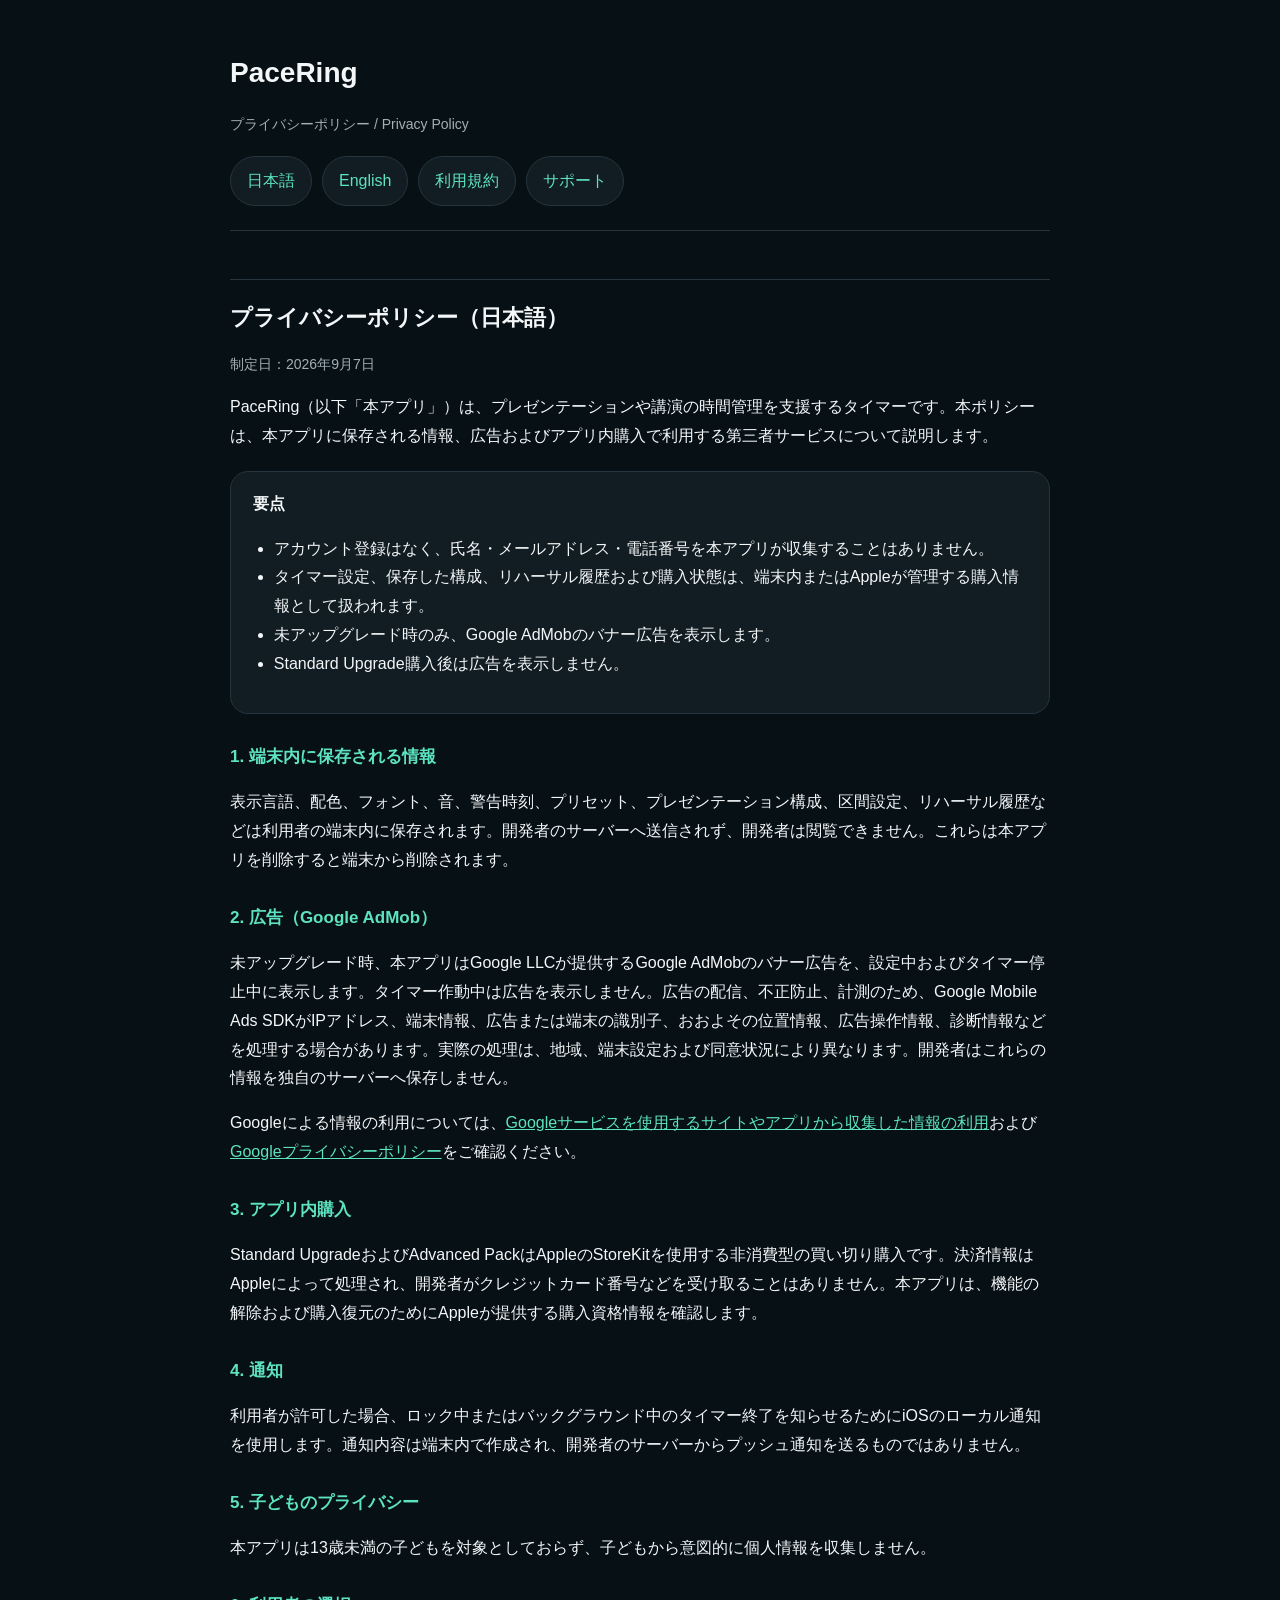
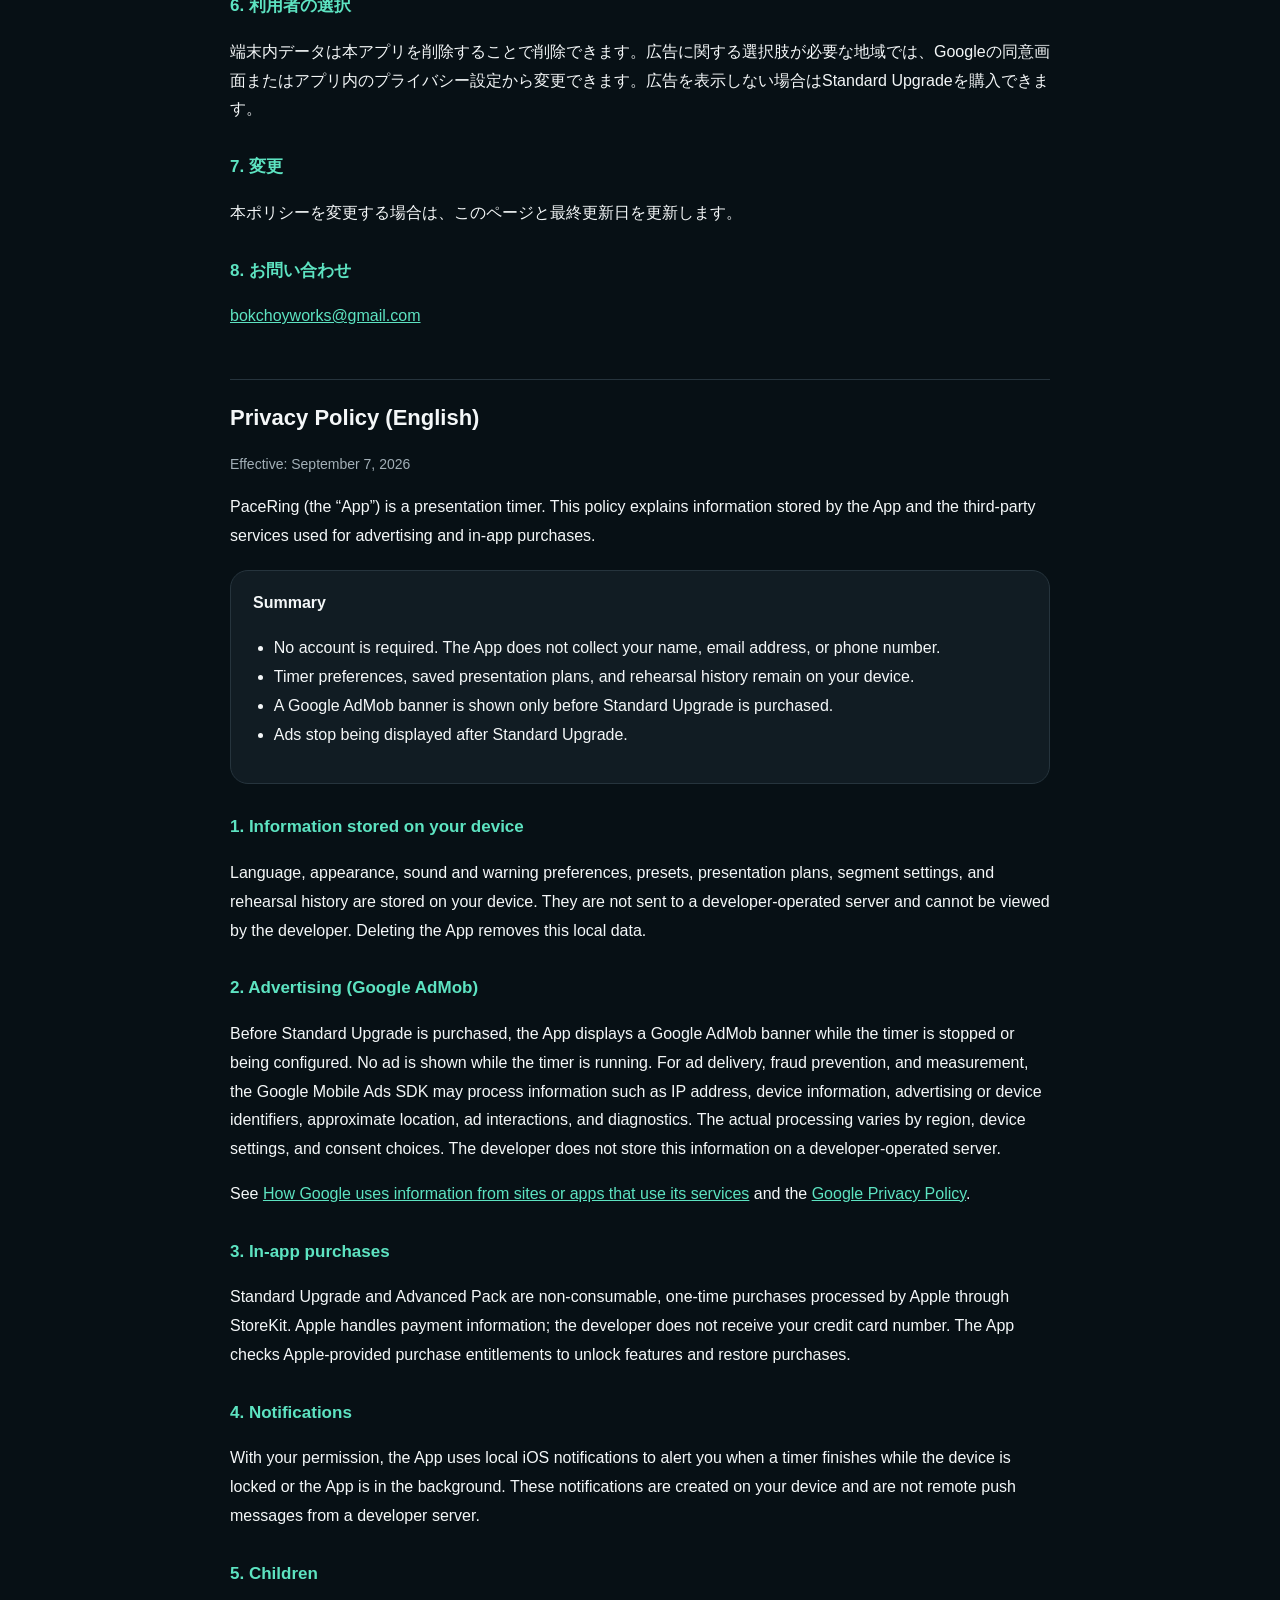
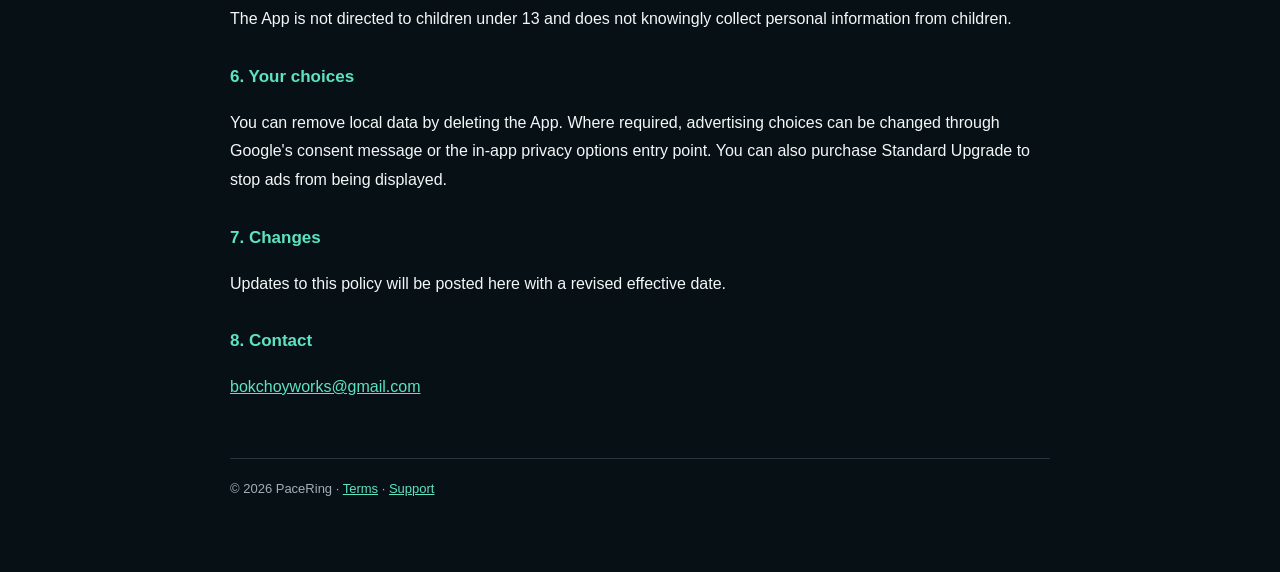
==== index.html @ 79685342 "Add files via upload" ====
<!doctype html>
<html lang="ja"><head><meta charset="utf-8"><meta name="viewport" content="width=device-width,initial-scale=1"><title>PaceRing Privacy Policy</title><link rel="stylesheet" href="style.css"></head>
<body><main class="wrap">
<header><h1>PaceRing</h1><p class="muted">プライバシーポリシー / Privacy Policy</p><div class="links"><a class="button" href="#ja">日本語</a><a class="button" href="#en">English</a><a class="button" href="terms.html">利用規約</a><a class="button" href="support.html">サポート</a></div></header>

<section id="ja"><h2>プライバシーポリシー（日本語）</h2><p class="date">制定日：2026年9月7日</p>
<p>PaceRing（以下「本アプリ」）は、プレゼンテーションや講演の時間管理を支援するタイマーです。本ポリシーは、本アプリに保存される情報、広告およびアプリ内購入で利用する第三者サービスについて説明します。</p>
<div class="card"><strong>要点</strong><ul><li>アカウント登録はなく、氏名・メールアドレス・電話番号を本アプリが収集することはありません。</li><li>タイマー設定、保存した構成、リハーサル履歴および購入状態は、端末内またはAppleが管理する購入情報として扱われます。</li><li>未アップグレード時のみ、Google AdMobのバナー広告を表示します。</li><li>Standard Upgrade購入後は広告を表示しません。</li></ul></div>
<h3>1. 端末内に保存される情報</h3><p>表示言語、配色、フォント、音、警告時刻、プリセット、プレゼンテーション構成、区間設定、リハーサル履歴などは利用者の端末内に保存されます。開発者のサーバーへ送信されず、開発者は閲覧できません。これらは本アプリを削除すると端末から削除されます。</p>
<h3>2. 広告（Google AdMob）</h3><p>未アップグレード時、本アプリはGoogle LLCが提供するGoogle AdMobのバナー広告を、設定中およびタイマー停止中に表示します。タイマー作動中は広告を表示しません。広告の配信、不正防止、計測のため、Google Mobile Ads SDKがIPアドレス、端末情報、広告または端末の識別子、おおよその位置情報、広告操作情報、診断情報などを処理する場合があります。実際の処理は、地域、端末設定および同意状況により異なります。開発者はこれらの情報を独自のサーバーへ保存しません。</p><p>Googleによる情報の利用については、<a href="https://policies.google.com/technologies/partner-sites">Googleサービスを使用するサイトやアプリから収集した情報の利用</a>および<a href="https://policies.google.com/privacy">Googleプライバシーポリシー</a>をご確認ください。</p>
<h3>3. アプリ内購入</h3><p>Standard UpgradeおよびAdvanced PackはAppleのStoreKitを使用する非消費型の買い切り購入です。決済情報はAppleによって処理され、開発者がクレジットカード番号などを受け取ることはありません。本アプリは、機能の解除および購入復元のためにAppleが提供する購入資格情報を確認します。</p>
<h3>4. 通知</h3><p>利用者が許可した場合、ロック中またはバックグラウンド中のタイマー終了を知らせるためにiOSのローカル通知を使用します。通知内容は端末内で作成され、開発者のサーバーからプッシュ通知を送るものではありません。</p>
<h3>5. 子どものプライバシー</h3><p>本アプリは13歳未満の子どもを対象としておらず、子どもから意図的に個人情報を収集しません。</p>
<h3>6. 利用者の選択</h3><p>端末内データは本アプリを削除することで削除できます。広告に関する選択肢が必要な地域では、Googleの同意画面またはアプリ内のプライバシー設定から変更できます。広告を表示しない場合はStandard Upgradeを購入できます。</p>
<h3>7. 変更</h3><p>本ポリシーを変更する場合は、このページと最終更新日を更新します。</p>
<h3>8. お問い合わせ</h3><p><a href="mailto:bokchoyworks@gmail.com">bokchoyworks@gmail.com</a></p></section>

<section id="en"><h2>Privacy Policy (English)</h2><p class="date">Effective: September 7, 2026</p>
<p>PaceRing (the “App”) is a presentation timer. This policy explains information stored by the App and the third-party services used for advertising and in-app purchases.</p>
<div class="card"><strong>Summary</strong><ul><li>No account is required. The App does not collect your name, email address, or phone number.</li><li>Timer preferences, saved presentation plans, and rehearsal history remain on your device.</li><li>A Google AdMob banner is shown only before Standard Upgrade is purchased.</li><li>Ads stop being displayed after Standard Upgrade.</li></ul></div>
<h3>1. Information stored on your device</h3><p>Language, appearance, sound and warning preferences, presets, presentation plans, segment settings, and rehearsal history are stored on your device. They are not sent to a developer-operated server and cannot be viewed by the developer. Deleting the App removes this local data.</p>
<h3>2. Advertising (Google AdMob)</h3><p>Before Standard Upgrade is purchased, the App displays a Google AdMob banner while the timer is stopped or being configured. No ad is shown while the timer is running. For ad delivery, fraud prevention, and measurement, the Google Mobile Ads SDK may process information such as IP address, device information, advertising or device identifiers, approximate location, ad interactions, and diagnostics. The actual processing varies by region, device settings, and consent choices. The developer does not store this information on a developer-operated server.</p><p>See <a href="https://policies.google.com/technologies/partner-sites">How Google uses information from sites or apps that use its services</a> and the <a href="https://policies.google.com/privacy">Google Privacy Policy</a>.</p>
<h3>3. In-app purchases</h3><p>Standard Upgrade and Advanced Pack are non-consumable, one-time purchases processed by Apple through StoreKit. Apple handles payment information; the developer does not receive your credit card number. The App checks Apple-provided purchase entitlements to unlock features and restore purchases.</p>
<h3>4. Notifications</h3><p>With your permission, the App uses local iOS notifications to alert you when a timer finishes while the device is locked or the App is in the background. These notifications are created on your device and are not remote push messages from a developer server.</p>
<h3>5. Children</h3><p>The App is not directed to children under 13 and does not knowingly collect personal information from children.</p>
<h3>6. Your choices</h3><p>You can remove local data by deleting the App. Where required, advertising choices can be changed through Google's consent message or the in-app privacy options entry point. You can also purchase Standard Upgrade to stop ads from being displayed.</p>
<h3>7. Changes</h3><p>Updates to this policy will be posted here with a revised effective date.</p>
<h3>8. Contact</h3><p><a href="mailto:bokchoyworks@gmail.com">bokchoyworks@gmail.com</a></p></section>
<footer>© 2026 PaceRing · <a href="terms.html">Terms</a> · <a href="support.html">Support</a></footer>
</main></body></html>
---- style.css ----
:root{--bg:#071015;--card:#111c23;--line:#26343d;--text:#f4f7f8;--muted:#a2afb7;--mint:#5de3c1}
*{box-sizing:border-box}html{scroll-behavior:smooth}body{margin:0;background:var(--bg);color:var(--text);font-family:-apple-system,BlinkMacSystemFont,"Hiragino Sans","Noto Sans JP","Segoe UI",sans-serif;line-height:1.8;padding:0 20px 72px}.wrap{max-width:820px;margin:auto}header{padding:48px 0 24px;border-bottom:1px solid var(--line)}h1{font-size:28px;margin:0 0 4px}h2{font-size:22px;margin:48px 0 12px;padding-top:18px;border-top:1px solid var(--line)}h3{font-size:17px;margin:28px 0 6px;color:var(--mint)}p,li{color:var(--text)}.muted,.date{color:var(--muted);font-size:14px}.card{background:var(--card);border:1px solid var(--line);border-radius:18px;padding:18px 22px;margin:20px 0}.links{display:flex;flex-wrap:wrap;gap:10px;margin-top:18px}.button{display:inline-block;padding:10px 16px;border-radius:999px;background:var(--card);border:1px solid var(--line);color:var(--mint);text-decoration:none}a{color:var(--mint)}footer{margin-top:56px;padding-top:18px;border-top:1px solid var(--line);color:var(--muted);font-size:13px}ul{padding-left:1.3em}
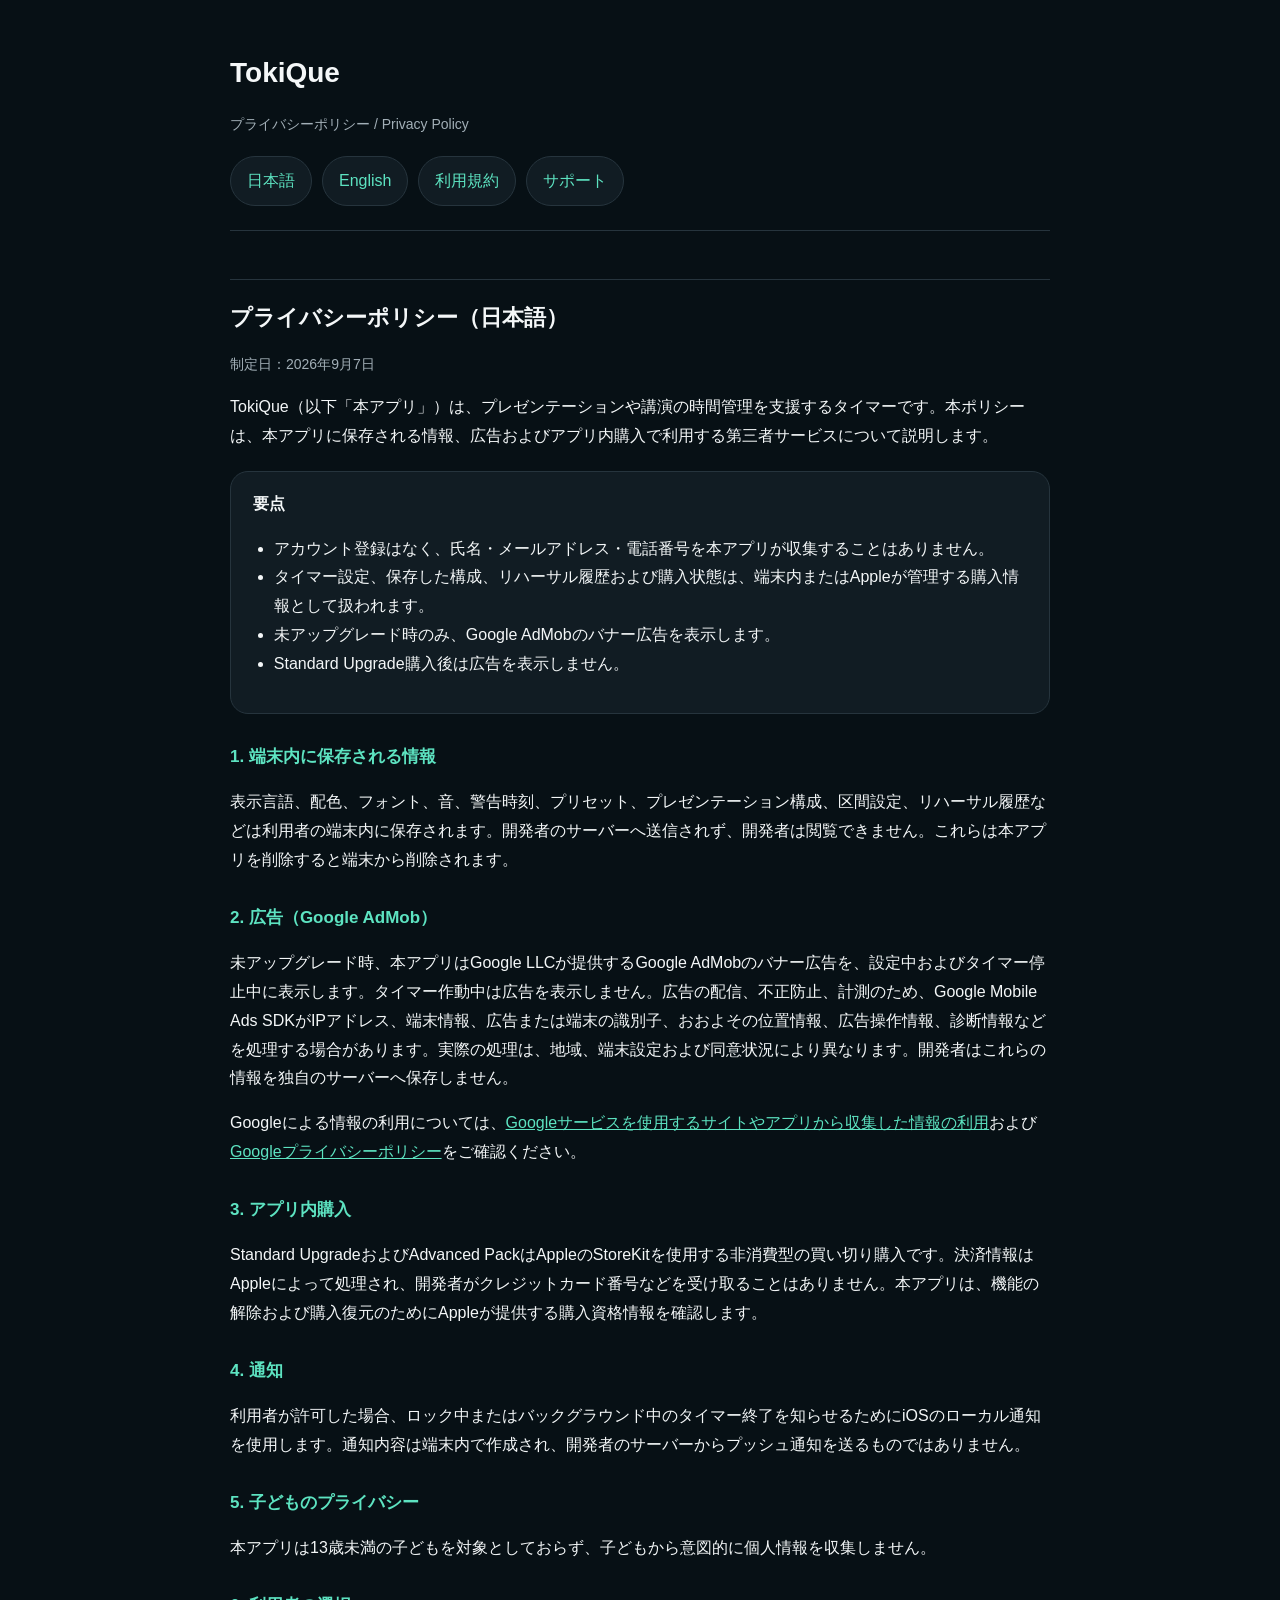
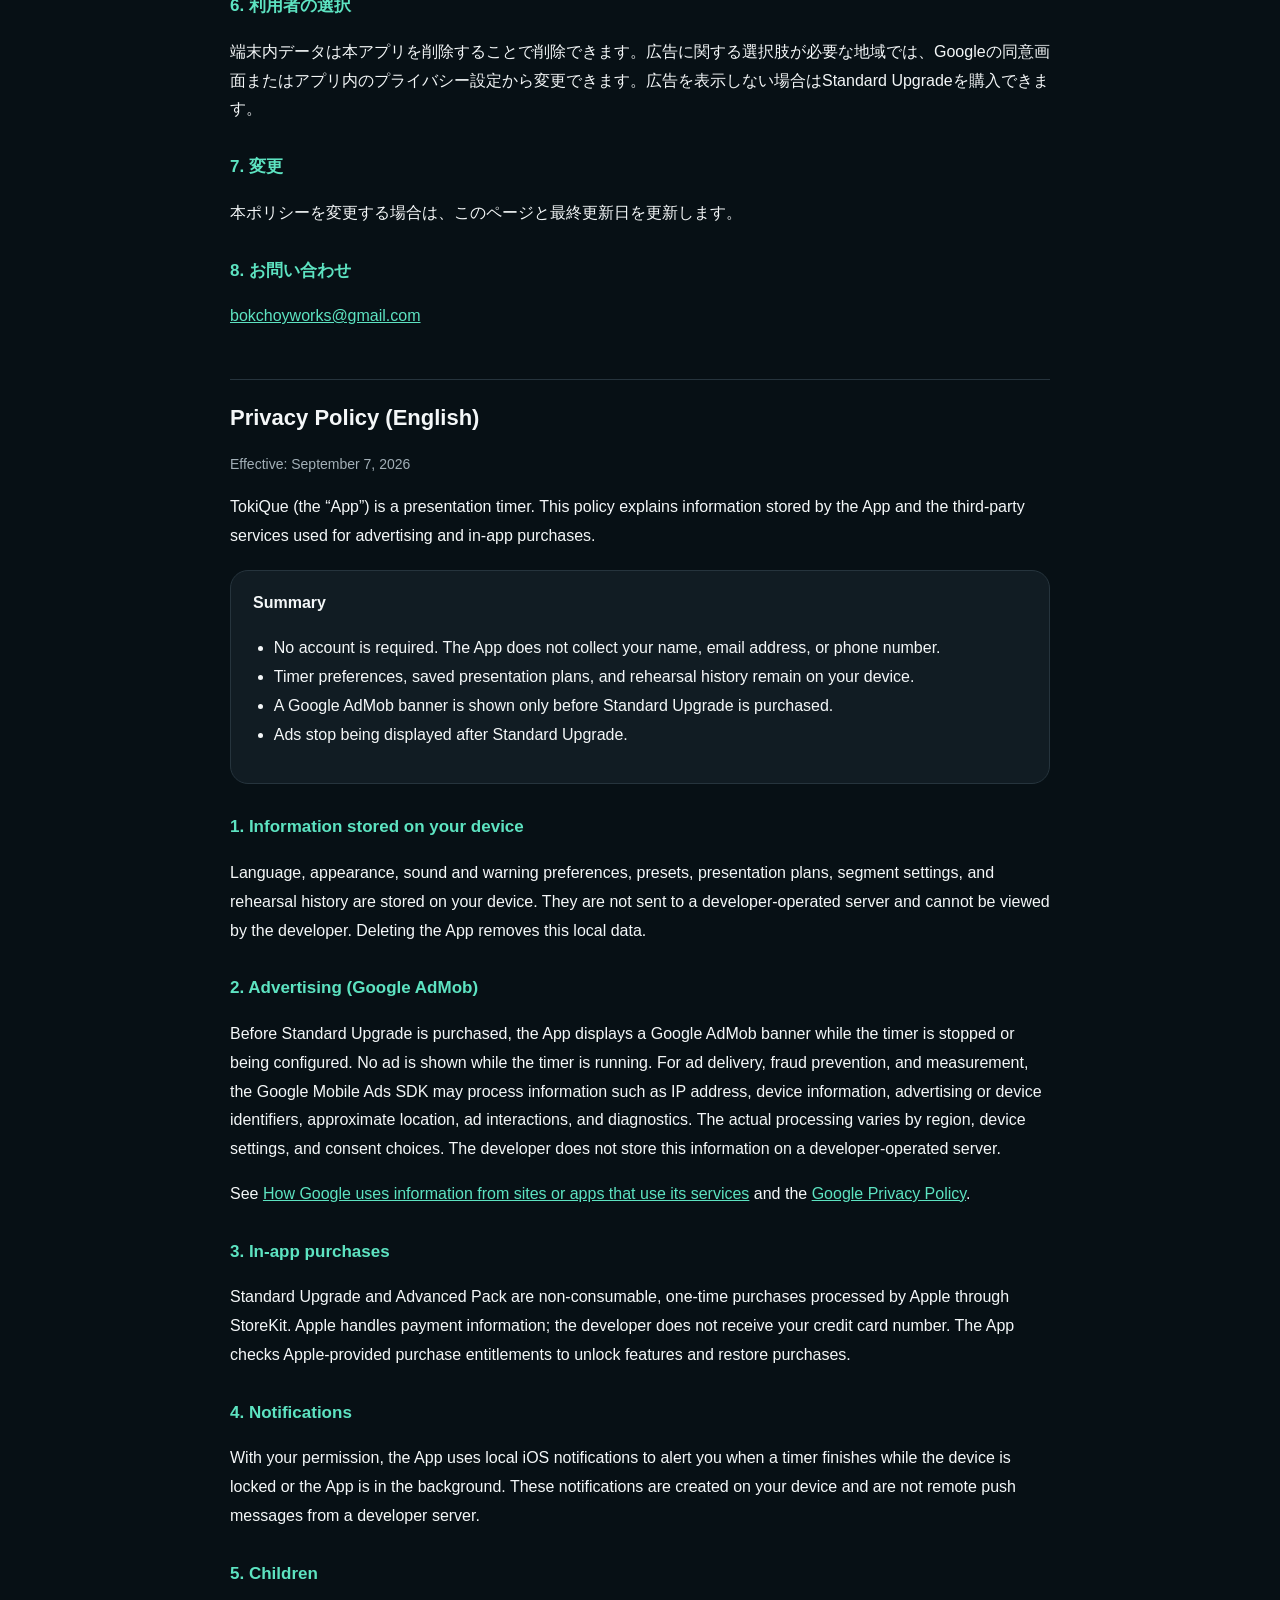
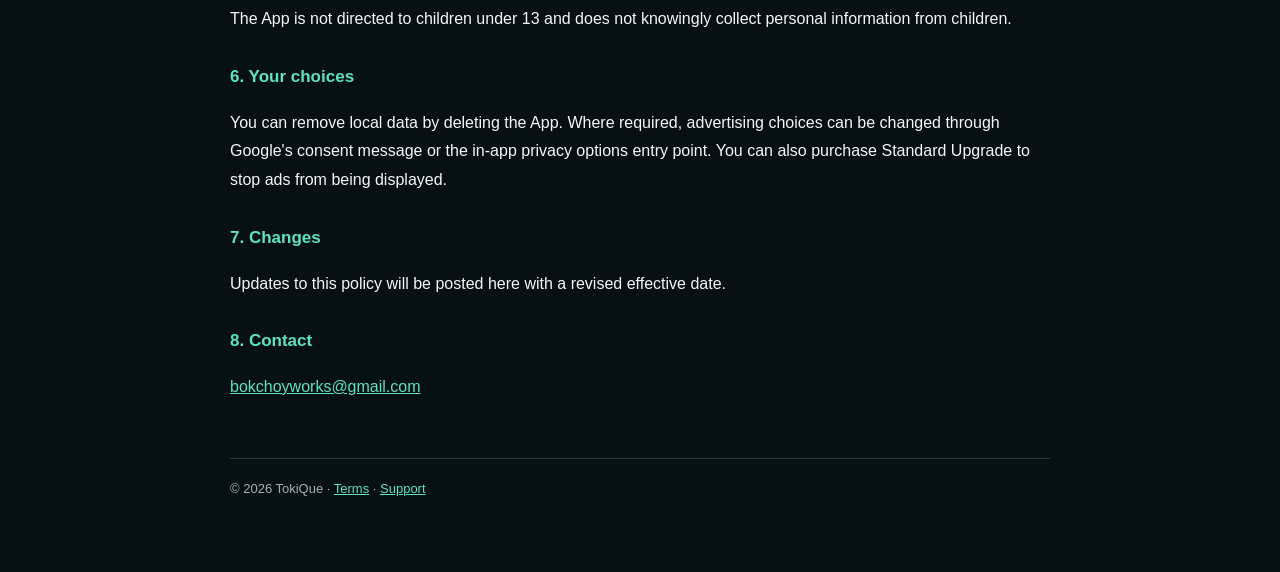
==== commit 48a267ef: "Rename PaceRing to TokiQue on index.html" ====
--- a/index.html
+++ b/index.html
@@ -1,10 +1,10 @@
 <!doctype html>
-<html lang="ja"><head><meta charset="utf-8"><meta name="viewport" content="width=device-width,initial-scale=1"><title>PaceRing Privacy Policy</title><link rel="stylesheet" href="style.css"></head>
+<html lang="ja"><head><meta charset="utf-8"><meta name="viewport" content="width=device-width,initial-scale=1"><title>TokiQue Privacy Policy</title><link rel="stylesheet" href="style.css"></head>
 <body><main class="wrap">
-<header><h1>PaceRing</h1><p class="muted">プライバシーポリシー / Privacy Policy</p><div class="links"><a class="button" href="#ja">日本語</a><a class="button" href="#en">English</a><a class="button" href="terms.html">利用規約</a><a class="button" href="support.html">サポート</a></div></header>
+<header><h1>TokiQue</h1><p class="muted">プライバシーポリシー / Privacy Policy</p><div class="links"><a class="button" href="#ja">日本語</a><a class="button" href="#en">English</a><a class="button" href="terms.html">利用規約</a><a class="button" href="support.html">サポート</a></div></header>
 
 <section id="ja"><h2>プライバシーポリシー（日本語）</h2><p class="date">制定日：2026年9月7日</p>
-<p>PaceRing（以下「本アプリ」）は、プレゼンテーションや講演の時間管理を支援するタイマーです。本ポリシーは、本アプリに保存される情報、広告およびアプリ内購入で利用する第三者サービスについて説明します。</p>
+<p>TokiQue（以下「本アプリ」）は、プレゼンテーションや講演の時間管理を支援するタイマーです。本ポリシーは、本アプリに保存される情報、広告およびアプリ内購入で利用する第三者サービスについて説明します。</p>
 <div class="card"><strong>要点</strong><ul><li>アカウント登録はなく、氏名・メールアドレス・電話番号を本アプリが収集することはありません。</li><li>タイマー設定、保存した構成、リハーサル履歴および購入状態は、端末内またはAppleが管理する購入情報として扱われます。</li><li>未アップグレード時のみ、Google AdMobのバナー広告を表示します。</li><li>Standard Upgrade購入後は広告を表示しません。</li></ul></div>
 <h3>1. 端末内に保存される情報</h3><p>表示言語、配色、フォント、音、警告時刻、プリセット、プレゼンテーション構成、区間設定、リハーサル履歴などは利用者の端末内に保存されます。開発者のサーバーへ送信されず、開発者は閲覧できません。これらは本アプリを削除すると端末から削除されます。</p>
 <h3>2. 広告（Google AdMob）</h3><p>未アップグレード時、本アプリはGoogle LLCが提供するGoogle AdMobのバナー広告を、設定中およびタイマー停止中に表示します。タイマー作動中は広告を表示しません。広告の配信、不正防止、計測のため、Google Mobile Ads SDKがIPアドレス、端末情報、広告または端末の識別子、おおよその位置情報、広告操作情報、診断情報などを処理する場合があります。実際の処理は、地域、端末設定および同意状況により異なります。開発者はこれらの情報を独自のサーバーへ保存しません。</p><p>Googleによる情報の利用については、<a href="https://policies.google.com/technologies/partner-sites">Googleサービスを使用するサイトやアプリから収集した情報の利用</a>および<a href="https://policies.google.com/privacy">Googleプライバシーポリシー</a>をご確認ください。</p>
@@ -16,7 +16,7 @@
 <h3>8. お問い合わせ</h3><p><a href="mailto:bokchoyworks@gmail.com">bokchoyworks@gmail.com</a></p></section>
 
 <section id="en"><h2>Privacy Policy (English)</h2><p class="date">Effective: September 7, 2026</p>
-<p>PaceRing (the “App”) is a presentation timer. This policy explains information stored by the App and the third-party services used for advertising and in-app purchases.</p>
+<p>TokiQue (the “App”) is a presentation timer. This policy explains information stored by the App and the third-party services used for advertising and in-app purchases.</p>
 <div class="card"><strong>Summary</strong><ul><li>No account is required. The App does not collect your name, email address, or phone number.</li><li>Timer preferences, saved presentation plans, and rehearsal history remain on your device.</li><li>A Google AdMob banner is shown only before Standard Upgrade is purchased.</li><li>Ads stop being displayed after Standard Upgrade.</li></ul></div>
 <h3>1. Information stored on your device</h3><p>Language, appearance, sound and warning preferences, presets, presentation plans, segment settings, and rehearsal history are stored on your device. They are not sent to a developer-operated server and cannot be viewed by the developer. Deleting the App removes this local data.</p>
 <h3>2. Advertising (Google AdMob)</h3><p>Before Standard Upgrade is purchased, the App displays a Google AdMob banner while the timer is stopped or being configured. No ad is shown while the timer is running. For ad delivery, fraud prevention, and measurement, the Google Mobile Ads SDK may process information such as IP address, device information, advertising or device identifiers, approximate location, ad interactions, and diagnostics. The actual processing varies by region, device settings, and consent choices. The developer does not store this information on a developer-operated server.</p><p>See <a href="https://policies.google.com/technologies/partner-sites">How Google uses information from sites or apps that use its services</a> and the <a href="https://policies.google.com/privacy">Google Privacy Policy</a>.</p>
@@ -26,5 +26,5 @@
 <h3>6. Your choices</h3><p>You can remove local data by deleting the App. Where required, advertising choices can be changed through Google's consent message or the in-app privacy options entry point. You can also purchase Standard Upgrade to stop ads from being displayed.</p>
 <h3>7. Changes</h3><p>Updates to this policy will be posted here with a revised effective date.</p>
 <h3>8. Contact</h3><p><a href="mailto:bokchoyworks@gmail.com">bokchoyworks@gmail.com</a></p></section>
-<footer>© 2026 PaceRing · <a href="terms.html">Terms</a> · <a href="support.html">Support</a></footer>
+<footer>© 2026 TokiQue · <a href="terms.html">Terms</a> · <a href="support.html">Support</a></footer>
 </main></body></html>
